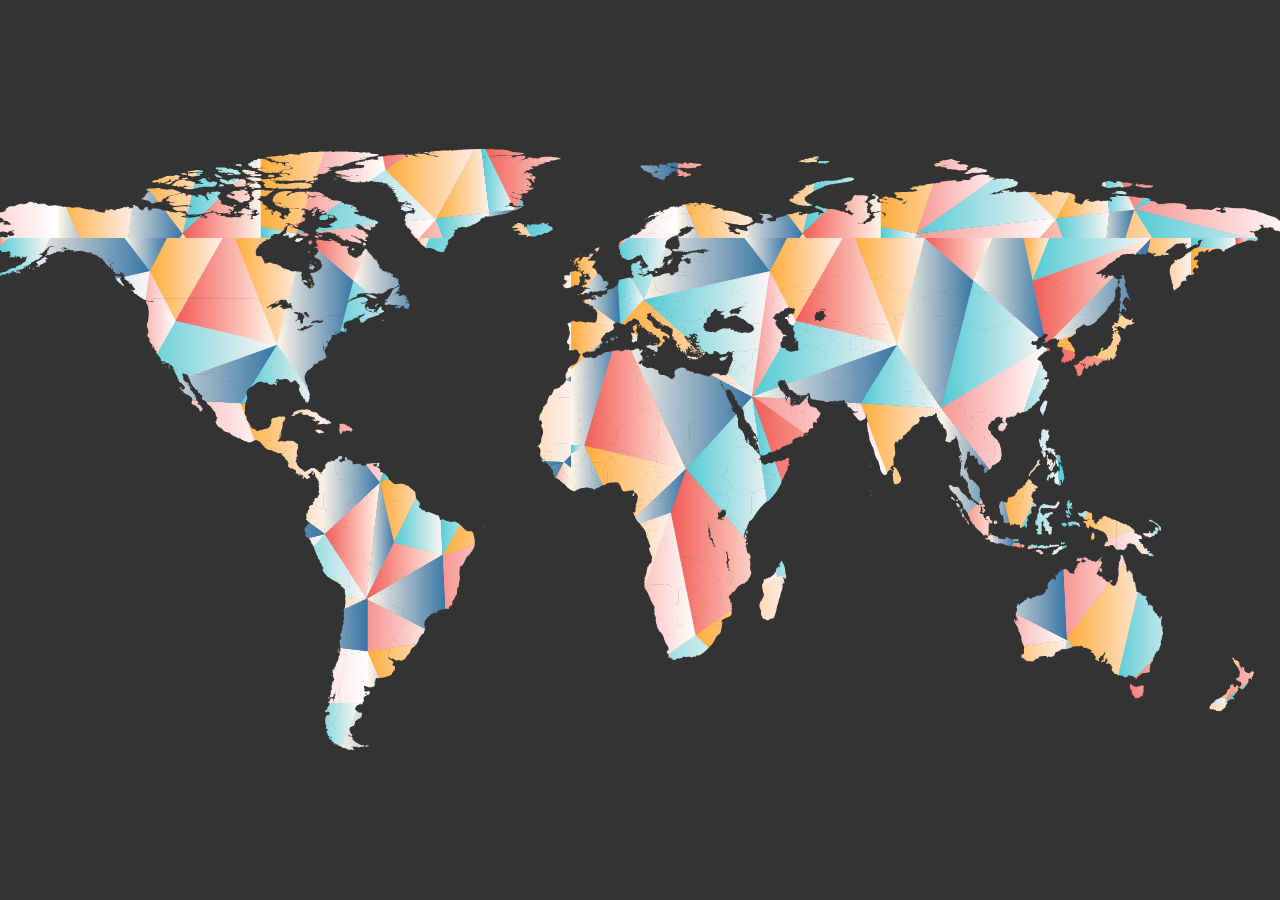
==== index.html @ b1e8ab08 "Bug Fixes in Splashscreen and Resume" ====
<!DOCTYPE HTML>
<html>

<head>
    <meta charset="utf-8">
    <meta name="viewport" content="width=device-width, initial-scale=1"/>
	<title>Brian Ketchem</title>

    <!------------ Bootstrap Stylesheet Links ---------->
    <link rel="stylesheet" href="css/bootstrap.min.css">
    <link rel="stylesheet" href="css/bootstrap-theme.min.css">
    <link rel="stylesheet" href="css/style.css">
</head>

<body>

    <nav class= "navbar">
        <div class="container">
            <div class="navbar-header">
                <button type="button" class="navbar-toggle collapsed" data-toggle="collapse" data-target="#navbar" aria-expanded="false" aria-controls="navbar">
                    <span class="sr-only">Toggle navigation</span> <!-- Used for screen readers for accessibility -->
                    <span class="glyphicon glyphicon-menu-hamburger"></span>
                    <span class="menu"> Menu</span>
                </button>
                <a class="navbar-brand" href="#">Brian Ketchem</a>
            </div>

            <div id="navbar" class="collapse navbar-collapse"> <!-- Links to include in navbar -->
                <ul class="nav navbar-nav">  <!-- Unordered list for links on navbar -->
                    <li><a href="resume.html">Resume</a></li>
                    <li><a href="portfolio.html">Portfolio</a></li>
                    <li><a href="connect.html">Connect</a></li>
                </ul>
            </div> <!-- end .navbar-collapse -->
        </div> <!-- end .container -->
    </nav> <!-- end navigation bar -->

    <div class="jumbotron">
        <div class="container" id="banner">
            <h1 class="display-4">Brian Ketchem</h1>
            <p class="lead">If people don't either love or hate your work; you just haven't done all that much. -Tinker Hatfield</p>
            </div>
        </div>
    </div>

    <div id = "splashscreen" class="flex-container">
        <div id="flex-item" class="flex-container flex-row">
            <img src="assets/splashimage.png" id="splashimage"/>
        </div>
    </div>

    <script type = "text/javascript" src="lib/jquery-3.3.1.min.js"></script>
    <script type = "text/javascript" src="lib/bootstrap.min.js"></script>
    <script type = "text/javascript" src="lib/customfunctions.js"></script>
</body>

</html>
---- css/style.css ----
html, body, .viewport {
    width: 100%;
    height: 100%;
    margin: 0;
}

/****SPLASHSCREEN*****/
#flex-item {
    text-align: center;
    align-items: center;
    justify-content: center;
    margin: auto;
}

#splashscreen {
    display: -webkit-box;
    display: -webkit-flex;
    display: -moz-box;
    display: -ms-flexbox;
    display: flex;
    -webkit-box-align: center;
    -webkit-align-items: center;
    -moz-box-align: center;
    -ms-flex-align: center;
    align-items: center;
    -webkit-box-pack: center;
    -webkit-justify-content: center;
    -moz-box-pack: center;
    -ms-flex-pack: center;
    justify-content: center;
    position: fixed;
    top: 0;
    right: 0;
    bottom: 0;
    left: 0;
    height: 100%;
    width: 100%;
    background: #333333;
}
/*************END SPLASHSCREEN***************/

/*********** Banner **********************/
.jumbotron{
    background-image: url("../assets/banner3-100.jpg");
    text-align: left;
    width: 100%;
}

.display-4{
    font-size: 30pt;
}

#banner
{
    background: transparent;
    color: black;
}
/*********** End Banner **********************/

/********** Resume *******************/
#resume{
    display: flex;
    flex-wrap: wrap;
}

/*****************************************/

.col-md-4{

}
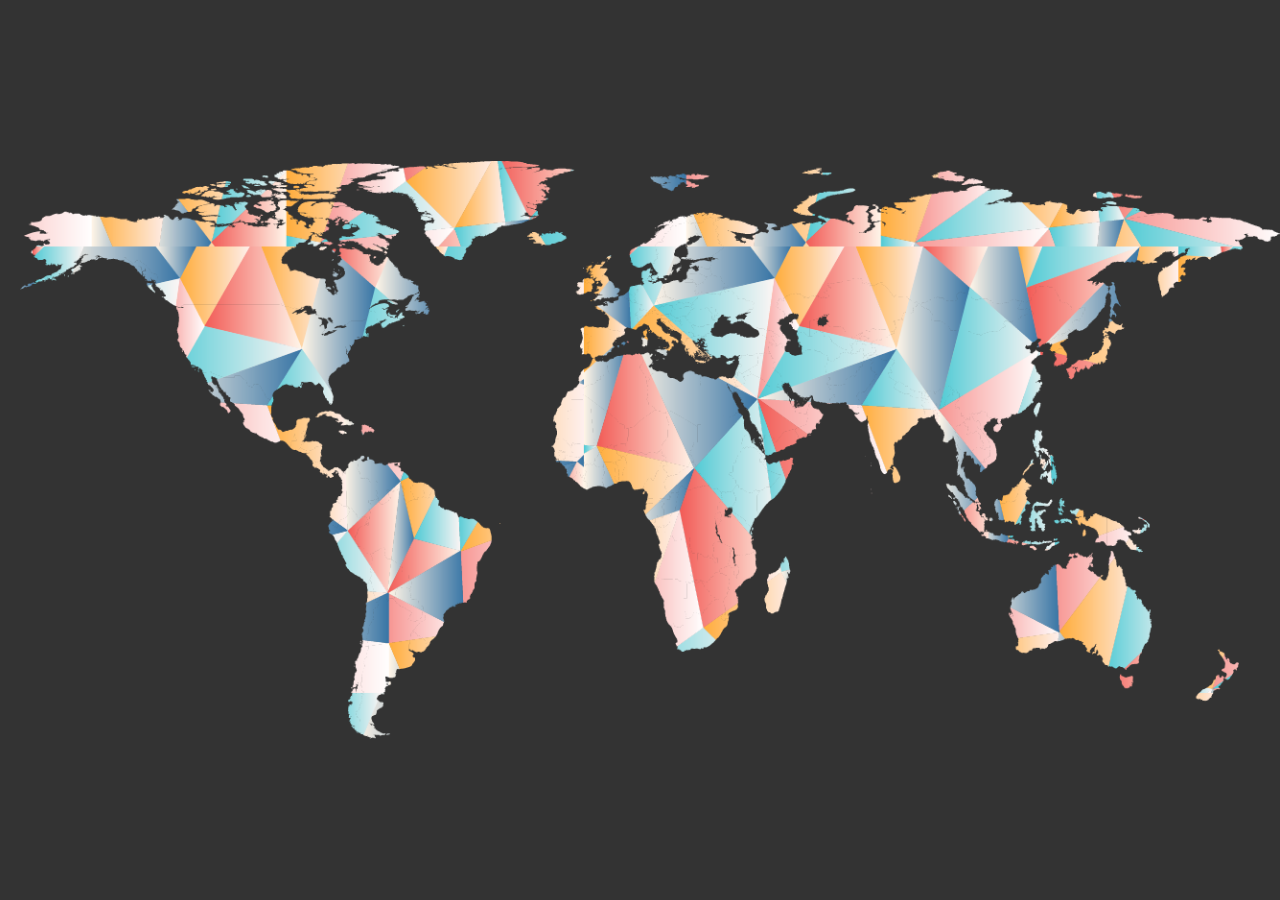
==== commit 81c512fe: "Added thumbnails to index" ====
--- a/index.html
+++ b/index.html
@@ -37,8 +37,43 @@
 
     <div class="jumbotron">
         <div class="container" id="banner">
-            <h1 class="display-4">Brian Ketchem</h1>
+            <h2 class="display-4">Brian Ketchem</h2>
             <p class="lead">If people don't either love or hate your work; you just haven't done all that much. -Tinker Hatfield</p>
+            </div>
+        </div>
+    </div>
+
+
+
+    <div class="container">
+        <div class="row">
+            <div class="col-md-4">
+                <div class="thumbnail portfolio-thumbnail">
+                    <a href="Portfolio/BuffaloMountain.html">
+                        <img class="img-responsive" src="assets/BuffaloMountain.png">
+                    </a>
+                </div>
+            </div>
+            <div class="col-md-4">
+                <div class="thumbnail portfolio-thumbnail">
+                    <a href="Portfolio/MTMFestival.html">
+                        <img class="img-responsive" src="assets/MTMFestival.png">
+                    </a>
+                </div>
+            </div>
+            <div class="col-md-4">
+                <div class="thumbnail portfolio-thumbnail">
+                    <a href="Portfolio/NZTerrain.html">
+                        <img class="img-responsive" src="assets/NZTerrain.png">
+                    </a>
+                </div>
+            </div>
+            <div class="col-md-4">
+                <div class="thumbnail portfolio-thumbnail">
+                    <a href="Portfolio/DIAInfo.html">
+                        <img class="img-responsive" src="assets/DIAInfo.png" id="dia">
+                    </a>
+                </div>
             </div>
         </div>
     </div>
--- a/css/style.css
+++ b/css/style.css
@@ -4,7 +4,7 @@
     margin: 0;
 }
 
-/****SPLASHSCREEN*****/
+/**************SPLASHSCREEN*****************/
 #flex-item {
     text-align: center;
     align-items: center;
@@ -37,9 +37,23 @@
     width: 100%;
     background: #333333;
 }
+
+#splashimage{
+    padding-left: 20px;
+    height: auto;
+    width: 100%;
+    max-width: 1300px;
+    max-height: 700px;
+    align-items: center;
+    justify-content: center;
+}
 /*************END SPLASHSCREEN***************/
 
-/*********** Banner **********************/
+/*************NAVBAR*************************/
+
+/*************END NAVBAR*********************/
+
+/**************BANNER**********************/
 .jumbotron{
     background-image: url("../assets/banner3-100.jpg");
     text-align: left;
@@ -65,6 +79,20 @@
 
 /*****************************************/
 
-.col-md-4{
+.portfolio-thumbnail {
+    background-color: #fff;
+    border-color: grey;
+    border-width: 2px;
+    width: 95%;
+    max-height: 420px;
+}
 
+.portfolio-thumbnail:hover {
+    border-color: darkblue;
+}
+
+#dia{
+    width: auto;
+    height: auto;
+    max-height: 400px;
 }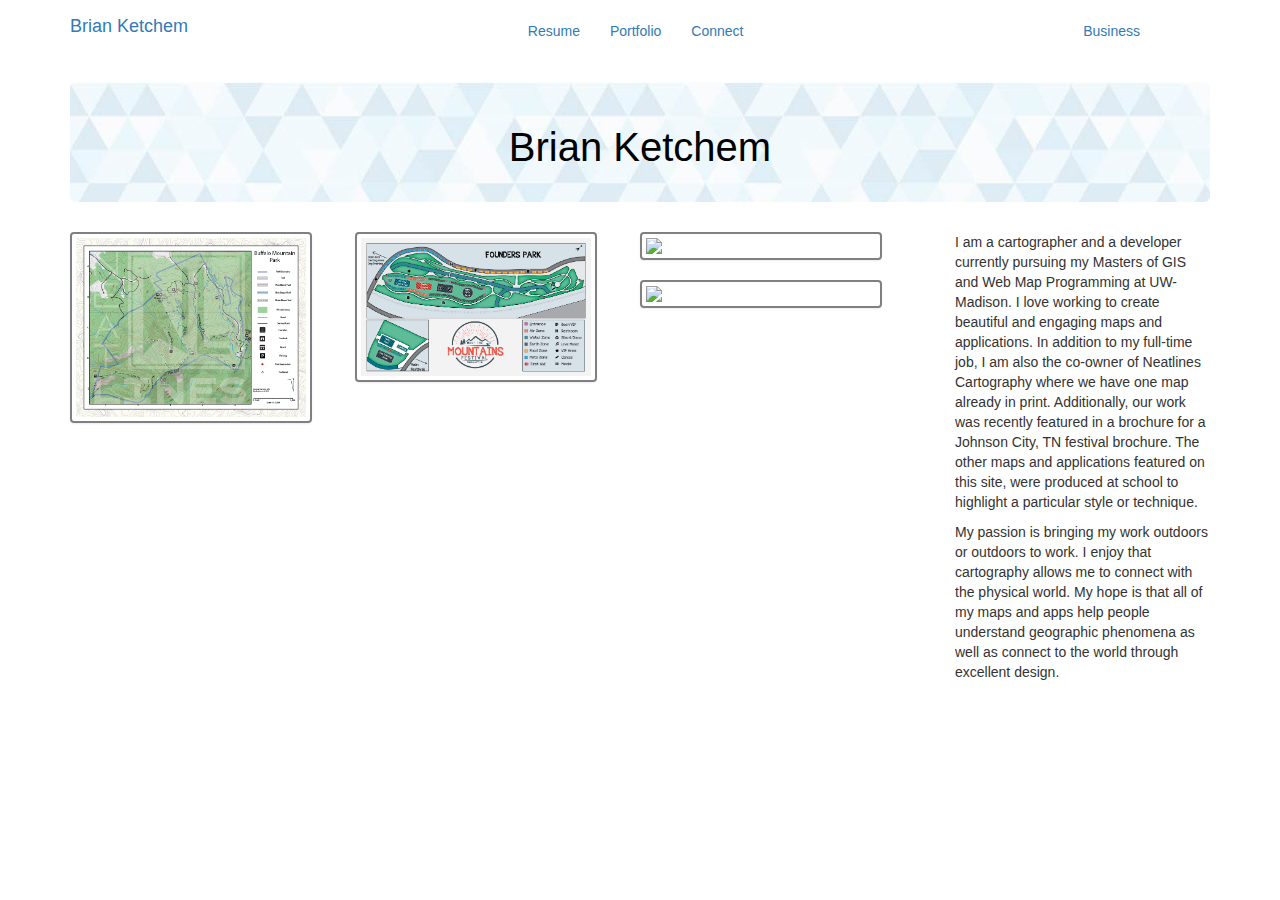
==== commit 0d0c5feb: "Update index.html" ====
--- a/index.html
+++ b/index.html
@@ -17,58 +17,60 @@
     <nav class= "navbar">
         <div class="container">
             <div class="navbar-header">
-                <button type="button" class="navbar-toggle collapsed" data-toggle="collapse" data-target="#navbar" aria-expanded="false" aria-controls="navbar">
+                <button type="button" class="navbar-toggle" data-toggle="collapse" data-target="#navbar" aria-expanded="false" aria-controls="navbar">
                     <span class="sr-only">Toggle navigation</span> <!-- Used for screen readers for accessibility -->
                     <span class="glyphicon glyphicon-menu-hamburger"></span>
                     <span class="menu"> Menu</span>
                 </button>
                 <a class="navbar-brand" href="#">Brian Ketchem</a>
             </div>
-
             <div id="navbar" class="collapse navbar-collapse"> <!-- Links to include in navbar -->
-                <ul class="nav navbar-nav">  <!-- Unordered list for links on navbar -->
+                <ul class="nav navbar-nav navbar-inner center">  <!-- Unordered list for links on navbar -->
                     <li><a href="resume.html">Resume</a></li>
                     <li><a href="portfolio.html">Portfolio</a></li>
                     <li><a href="connect.html">Connect</a></li>
+                </ul>
+                <ul class="nav navbar-nav navbar-right">
+                    <li><a href="https://www.neatlinesmaps.com">Business</a></li>
                 </ul>
             </div> <!-- end .navbar-collapse -->
         </div> <!-- end .container -->
     </nav> <!-- end navigation bar -->
 
-    <div class="jumbotron">
-        <div class="container" id="banner">
-            <h2 class="display-4">Brian Ketchem</h2>
-            <p class="lead">If people don't either love or hate your work; you just haven't done all that much. -Tinker Hatfield</p>
+    <div class="container">
+        <div class="jumbotron">
+            <div class="container" id="banner">
+                <h2 class="display-4">Brian Ketchem</h2>
+                <!--<p class="lead">If people don't either love or hate your work; you just haven't done all that much. -Tinker Hatfield</p>-->
             </div>
         </div>
     </div>
 
 
-
-    <div class="container">
-        <div class="row">
-            <div class="col-md-4">
+    <div class="container" id="canvas">
+        <div class="row" id="col1">
+            <div class="col-xs-4">
                 <div class="thumbnail portfolio-thumbnail">
                     <a href="Portfolio/BuffaloMountain.html">
                         <img class="img-responsive" src="assets/BuffaloMountain.png">
                     </a>
                 </div>
             </div>
-            <div class="col-md-4">
+            <div class="col-xs-4">
                 <div class="thumbnail portfolio-thumbnail">
                     <a href="Portfolio/MTMFestival.html">
                         <img class="img-responsive" src="assets/MTMFestival.png">
                     </a>
                 </div>
             </div>
-            <div class="col-md-4">
+            <div class="col-xs-4">
                 <div class="thumbnail portfolio-thumbnail">
                     <a href="Portfolio/NZTerrain.html">
                         <img class="img-responsive" src="assets/NZTerrain.png">
                     </a>
                 </div>
             </div>
-            <div class="col-md-4">
+            <div class="col-xs-4">
                 <div class="thumbnail portfolio-thumbnail">
                     <a href="Portfolio/DIAInfo.html">
                         <img class="img-responsive" src="assets/DIAInfo.png" id="dia">
@@ -76,13 +78,29 @@
                 </div>
             </div>
         </div>
+        <div class="row" id="col2">
+            <div class="col-xs-12" id="sidebar">
+                <p>I am a cartographer and a developer currently pursuing my Masters of GIS and Web Map Programming at
+                    UW-Madison. I love working to create beautiful and engaging maps and applications. In addition to
+                    my full-time job, I am also the co-owner of Neatlines Cartography where we have one map already in
+                    print. Additionally, our work was recently featured in a brochure for a Johnson City, TN festival
+                    brochure. The other maps and applications featured on this site, were produced at school to
+                    highlight a particular style or technique.</p>
+
+                <!--<p>Personally, I currently live in East Tennessee with my wife and our animals. We have two dogs Kodiak (Kodi) and Rocket, as well as a cat name Maya. We enjoy getting outdoors every chance that we get, and Tennessee is a great place for that. </p>-->
+
+                <p>My passion is bringing my work outdoors or outdoors to work. I enjoy that cartography allows me to
+                    connect with the physical world. My hope is that all of my maps and apps help people understand
+                    geographic phenomena as well as connect to the world through excellent design.</p>
+            </div>
+        </div>
     </div>
 
-    <div id = "splashscreen" class="flex-container">
-        <div id="flex-item" class="flex-container flex-row">
-            <img src="assets/splashimage.png" id="splashimage"/>
-        </div>
-    </div>
+    <!--<div id = "splashscreen" class="flex-container">-->
+        <!--<div id="flex-item" class="flex-container flex-row">-->
+            <!--<img src="assets/splashimage.png" id="splashimage"/>-->
+        <!--</div>-->
+    <!--</div>-->
 
     <script type = "text/javascript" src="lib/jquery-3.3.1.min.js"></script>
     <script type = "text/javascript" src="lib/bootstrap.min.js"></script>
--- a/css/style.css
+++ b/css/style.css
@@ -2,6 +2,7 @@
     width: 100%;
     height: 100%;
     margin: 0;
+    //background-color: #777777;
 }
 
 /**************SPLASHSCREEN*****************/
@@ -51,23 +52,45 @@
 
 /*************NAVBAR*************************/
 
+.center{
+    text-align: center;
+    display:inline-block;
+    float: none;
+    justify-content: center;
+}
+
+#navbar{
+    text-align: center;
+    justify-content: center;
+    padding-top: 5px;
+    padding-right: 70px;
+}
 /*************END NAVBAR*********************/
 
 /**************BANNER**********************/
 .jumbotron{
-    background-image: url("../assets/banner3-100.jpg");
-    text-align: left;
-    width: 100%;
+    background-image: url("../assets/Banner3-100.jpg");
+    /*background-image: url("../assets/shoreline.jpg");*/
+    text-align: center;
+    color: #fff;
+    padding: 2%;
+    /*width: 100%;*/
+    height: 25%;
 }
+/*Photo by Pablo García Saldaña on Unsplash*/
 
 .display-4{
     font-size: 30pt;
+    justify-content: center;
 }
 
 #banner
 {
+    justify-content: center;
+    align-content: center;
     background: transparent;
     color: black;
+    text-align: center;
 }
 /*********** End Banner **********************/
 
@@ -95,4 +118,50 @@
     width: auto;
     height: auto;
     max-height: 400px;
-}+}
+
+#diainfo{
+    max-width: 1600px;
+}
+
+#col1{
+    width: 75%;
+    float: left;
+}
+
+#col2{
+    width: 25%;
+    float: right;
+}
+
+#sidebar{
+    height: 400px;
+    text-align: left;
+}
+
+#twittericon{
+    max-height: 200px;
+    max-width: 200px;
+    display:block;
+    margin:auto;
+}
+
+#linkedin{
+    max-height: 200px;
+    max-width: 200px;
+    display:block;
+    margin:auto;
+    padding-top: 50px;
+}
+
+#facebook{
+    max-height: 200px;
+    max-width: 200px;
+    display:block;
+    margin:auto;
+    padding-top: 50px;
+}
+
+#social{
+    justify-items: center;
+}
